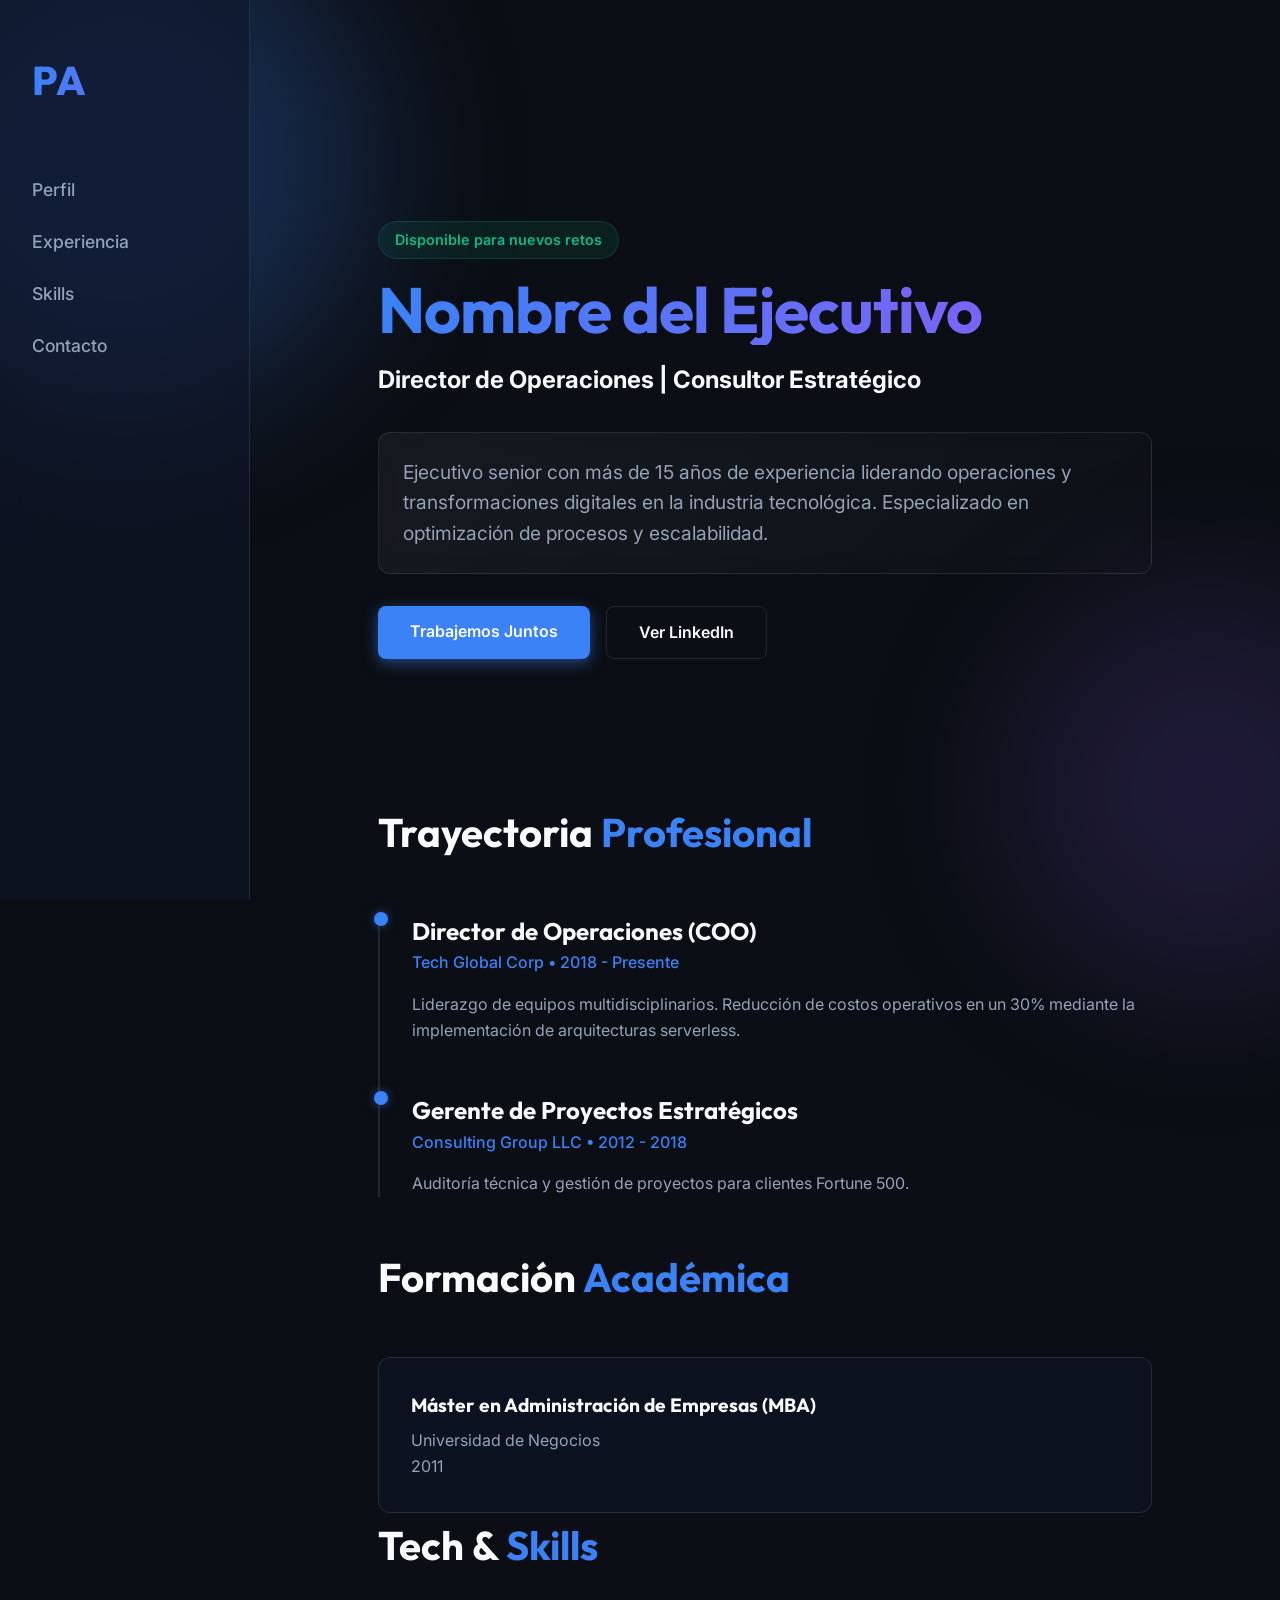
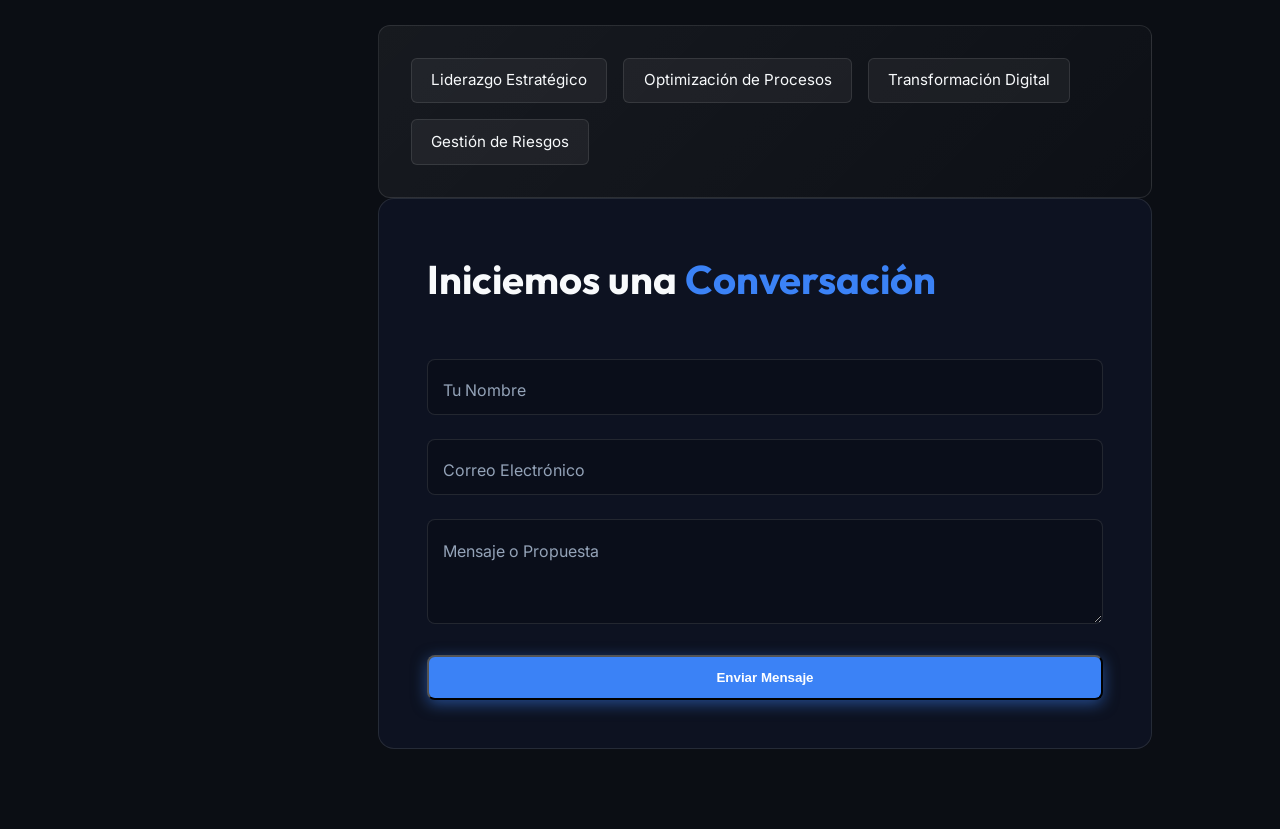
==== perfiles/carlos-ruiz/index.html @ 9ce27121 "Arquitectura de Directorio y Motor de Búsqueda Integrado" ====
<!DOCTYPE html>
<html lang="es" class="dark">
<head>
    <meta charset="UTF-8">
    <meta name="viewport" content="width=device-width, initial-scale=1.0">
    <title>Portafolio Ejecutivo</title>
    <meta name="description" content="Curriculum Vitae y Portafolio Ejecutivo.">
    <!-- Google Fonts: Inter and Outfit -->
    <link href="https://fonts.googleapis.com/css2?family=Inter:wght@300;400;500;600&family=Outfit:wght@400;600;800&display=swap" rel="stylesheet">
    <link rel="stylesheet" href="/css/themes/default.css">
    <link rel="stylesheet" href="/css/core.css">
</head>
<body>
    <div class="app-wrapper">
        <!-- Sidebar Flotante -->
        <nav class="glass-nav">
            <div class="nav-brand">PA</div>
            <ul class="nav-links">
                <li><a href="#about" class="nav-item">Perfil</a></li>
                <li><a href="#experience" class="nav-item">Experiencia</a></li>
                <li><a href="#skills" class="nav-item">Skills</a></li>
                <li><a href="#contact" class="nav-item">Contacto</a></li>
            </ul>
        </nav>

        <main class="content-container">
            <!-- Hero Section -->
            <section id="about" class="hero fade-up">
                <div class="hero-content">
                    <div class="badge">Disponible para nuevos retos</div>
                    <h1 id="ui-name" class="gradient-text">Cargando...</h1>
                    <h2 id="ui-role"></h2>
                    <p class="summary glass-panel" id="ui-summary"></p>
                    <div class="contact-actions">
                        <a href="#contact" class="btn btn-primary">Trabajemos Juntos</a>
                        <a href="#" id="ui-linkedin" target="_blank" class="btn btn-outline">Ver LinkedIn</a>
                    </div>
                </div>
            </section>

            <!-- Experience Timeline -->
            <section id="experience" class="fade-up">
                <h2 class="section-title">Trayectoria <span class="accent">Profesional</span></h2>
                <div class="timeline" id="ui-experience"></div>
            </section>

            <!-- Education -->
            <section id="education" class="fade-up">
                <h2 class="section-title">Formación <span class="accent">Académica</span></h2>
                <div class="grid-2" id="ui-education"></div>
            </section>

            <!-- Skills -->
            <section id="skills" class="fade-up">
                <h2 class="section-title">Tech & <span class="accent">Skills</span></h2>
                <div class="skills-glass-container" id="ui-skills"></div>
            </section>

            <!-- Contact -->
            <section id="contact" class="fade-up">
                <div class="contact-glass">
                    <h2 class="section-title">Iniciemos una <span class="accent">Conversación</span></h2>
                    <!-- REEMPLAZAR ACCESS_KEY por la llave real de Web3Forms -->
                    <form action="https://api.web3forms.com/submit" method="POST" class="modern-form">
                        <input type="hidden" name="access_key" value="TU_ACCESS_KEY_AQUI">
                        <div class="input-group">
                            <input type="text" name="name" required>
                            <label>Tu Nombre</label>
                        </div>
                        <div class="input-group">
                            <input type="email" name="email" required>
                            <label>Correo Electrónico</label>
                        </div>
                        <div class="input-group">
                            <textarea name="message" rows="4" required></textarea>
                            <label>Mensaje o Propuesta</label>
                        </div>
                        <input type="checkbox" name="botcheck" class="hidden" style="display: none;">
                        <button type="submit" class="btn btn-primary w-full">Enviar Mensaje</button>
                    </form>
                </div>
            </section>
        </main>
        
        <!-- Bloques decorativos para Glassmorphism -->
        <div class="blob blob-1"></div>
        <div class="blob blob-2"></div>
    </div>

    <script src="/data.js"></script>
    <script src="/js/app.js"></script>
</body>
</html>
---- css/themes/default.css ----
/* Tema Dark Tech Moderno (Estilo Netlify/Vercel) */
:root {
    /* Color Palette */
    --bg-base: #0B0E14; /* Deep dark blue/black */
    --bg-surface: rgba(15, 23, 42, 0.6);
    --primary: #3B82F6; /* Blue */
    --primary-glow: rgba(59, 130, 246, 0.5);
    --secondary: #10B981; /* Emerald */
    --text-main: #F8FAFC;
    --text-muted: #94A3B8;
    --border: rgba(255, 255, 255, 0.1);
    
    /* Gradients */
    --gradient-text: linear-gradient(90deg, #3B82F6, #8B5CF6);
    --gradient-glass: linear-gradient(135deg, rgba(255,255,255,0.05), rgba(255,255,255,0.01));
    
    /* Fonts */
    --font-heading: 'Outfit', sans-serif;
    --font-body: 'Inter', sans-serif;
}
---- css/core.css ----
/* Estilos Arquitectura Core - Modern Glassmorphism */
* { margin: 0; padding: 0; box-sizing: border-box; }

body {
    font-family: var(--font-body);
    background-color: var(--bg-base);
    color: var(--text-main);
    line-height: 1.6;
    overflow-x: hidden;
}

/* Background Blobs */
.blob {
    position: fixed;
    border-radius: 50%;
    filter: blur(80px);
    z-index: -1;
    opacity: 0.5;
}
.blob-1 {
    top: -10%; left: -10%;
    width: 500px; height: 500px;
    background: var(--primary-glow);
}
.blob-2 {
    bottom: -10%; right: -10%;
    width: 400px; height: 400px;
    background: rgba(139, 92, 246, 0.3); /* Purple glow */
}

/* Layout */
.app-wrapper { display: flex; min-height: 100vh; position: relative; }

/* Navigation Glass */
.glass-nav {
    position: fixed;
    top: 0; left: 0;
    width: 250px;
    height: 100vh;
    background: var(--bg-surface);
    backdrop-filter: blur(12px);
    border-right: 1px solid var(--border);
    padding: 3rem 2rem;
    display: flex;
    flex-direction: column;
    z-index: 100;
}
.nav-brand {
    font-family: var(--font-heading);
    font-size: 2.5rem;
    font-weight: 800;
    background: var(--gradient-text);
    -webkit-background-clip: text;
    color: transparent;
    margin-bottom: 4rem;
}
.nav-links { list-style: none; display: flex; flex-direction: column; gap: 1.5rem; }
.nav-item {
    color: var(--text-muted);
    text-decoration: none;
    font-weight: 500;
    font-size: 1.1rem;
    transition: color 0.3s, transform 0.3s;
    display: block;
}
.nav-item:hover { color: var(--text-main); transform: translateX(5px); }

/* Main Content */
.content-container {
    margin-left: 250px;
    padding: 5rem 10%;
    width: calc(100% - 250px);
    max-width: 1200px;
}

/* Typography */
.gradient-text {
    background: var(--gradient-text);
    -webkit-background-clip: text;
    color: transparent;
}
h1 { font-family: var(--font-heading); font-size: 4rem; line-height: 1.1; margin: 1rem 0; letter-spacing: -1px; }
h2.section-title {
    font-family: var(--font-heading);
    font-size: 2.5rem;
    margin-bottom: 3rem;
    color: var(--text-main);
}
.accent { color: var(--primary); }

/* Hero */
.badge {
    display: inline-block;
    padding: 0.4rem 1rem;
    background: rgba(16, 185, 129, 0.1);
    color: var(--secondary);
    border: 1px solid rgba(16, 185, 129, 0.2);
    border-radius: 20px;
    font-size: 0.9rem;
    font-weight: 600;
}
.hero { min-height: 80vh; display: flex; align-items: center; }
.glass-panel {
    background: var(--gradient-glass);
    backdrop-filter: blur(10px);
    border: 1px solid var(--border);
    padding: 1.5rem;
    border-radius: 12px;
    font-size: 1.2rem;
    color: var(--text-muted);
    margin: 2rem 0;
}

/* Buttons */
.contact-actions { display: flex; gap: 1rem; }
.btn {
    padding: 0.8rem 2rem;
    border-radius: 8px;
    font-weight: 600;
    text-decoration: none;
    transition: all 0.3s ease;
    cursor: pointer;
    text-align: center;
}
.btn-primary {
    background: var(--primary);
    color: #fff;
    box-shadow: 0 4px 15px var(--primary-glow);
}
.btn-primary:hover { transform: translateY(-2px); box-shadow: 0 6px 20px var(--primary-glow); }
.btn-outline {
    background: transparent;
    color: var(--text-main);
    border: 1px solid var(--border);
}
.btn-outline:hover { background: rgba(255,255,255,0.05); }
.w-full { width: 100%; }

/* Timeline */
.timeline { border-left: 2px solid var(--border); padding-left: 2rem; }
.job-card { position: relative; margin-bottom: 3rem; }
.job-card::before {
    content: '';
    position: absolute;
    left: -2.4rem; top: 0;
    width: 14px; height: 14px;
    border-radius: 50%;
    background: var(--primary);
    box-shadow: 0 0 10px var(--primary-glow);
}
.job-card h3 { font-family: var(--font-heading); font-size: 1.5rem; color: var(--text-main); }
.job-card h4 { color: var(--primary); margin-bottom: 1rem; font-weight: 500; }
.job-card p { color: var(--text-muted); }

/* Grid Cards */
.grid-2 { display: grid; grid-template-columns: repeat(auto-fit, minmax(300px, 1fr)); gap: 1.5rem; }
.edu-card {
    background: var(--bg-surface);
    border: 1px solid var(--border);
    padding: 2rem;
    border-radius: 12px;
    transition: transform 0.3s, border-color 0.3s;
}
.edu-card:hover { transform: translateY(-5px); border-color: var(--primary); }
.edu-card h3 { font-family: var(--font-heading); font-size: 1.2rem; margin-bottom: 0.5rem; }
.edu-card p { color: var(--text-muted); }

/* Skills */
.skills-glass-container {
    display: flex; flex-wrap: wrap; gap: 1rem;
    background: var(--gradient-glass);
    border: 1px solid var(--border);
    padding: 2rem; border-radius: 12px;
}
.skill-tag {
    background: rgba(255,255,255,0.05);
    border: 1px solid var(--border);
    padding: 0.6rem 1.2rem;
    border-radius: 6px;
    font-size: 0.95rem;
    transition: all 0.3s;
}
.skill-tag:hover { background: var(--primary); border-color: var(--primary); color: #fff; }

/* Contact Form */
.contact-glass {
    background: var(--bg-surface);
    border: 1px solid var(--border);
    padding: 3rem;
    border-radius: 16px;
}
.modern-form { display: flex; flex-direction: column; gap: 1.5rem; }
.input-group { position: relative; }
.input-group input, .input-group textarea {
    width: 100%;
    background: rgba(0,0,0,0.2);
    border: 1px solid var(--border);
    padding: 1.2rem 1rem;
    border-radius: 8px;
    color: var(--text-main);
    font-family: var(--font-body);
    transition: border-color 0.3s;
}
.input-group input:focus, .input-group textarea:focus { outline: none; border-color: var(--primary); }
.input-group label {
    position: absolute;
    left: 1rem; top: 1.2rem;
    color: var(--text-muted);
    transition: 0.3s;
    pointer-events: none;
}
.input-group input:focus ~ label, .input-group input:valid ~ label,
.input-group textarea:focus ~ label, .input-group textarea:valid ~ label {
    top: -0.6rem; left: 0.8rem;
    font-size: 0.8rem;
    background: var(--bg-base);
    padding: 0 0.4rem;
    color: var(--primary);
}

/* Animations */
.fade-up { opacity: 0; transform: translateY(30px); transition: opacity 0.8s ease, transform 0.8s ease; }
.fade-up.visible { opacity: 1; transform: translateY(0); }

/* Responsive */
@media (max-width: 900px) {
    .app-wrapper { flex-direction: column; }
    .glass-nav {
        position: relative; width: 100%; height: auto;
        padding: 1.5rem; border-right: none; border-bottom: 1px solid var(--border);
        flex-direction: row; justify-content: space-between; align-items: center;
    }
    .nav-brand { margin: 0; font-size: 1.5rem; }
    .nav-links { flex-direction: row; display: none; /* Hide on mobile for simplicity */ }
    .content-container { margin-left: 0; width: 100%; padding: 2rem 5%; }
    h1 { font-size: 2.5rem; }
}
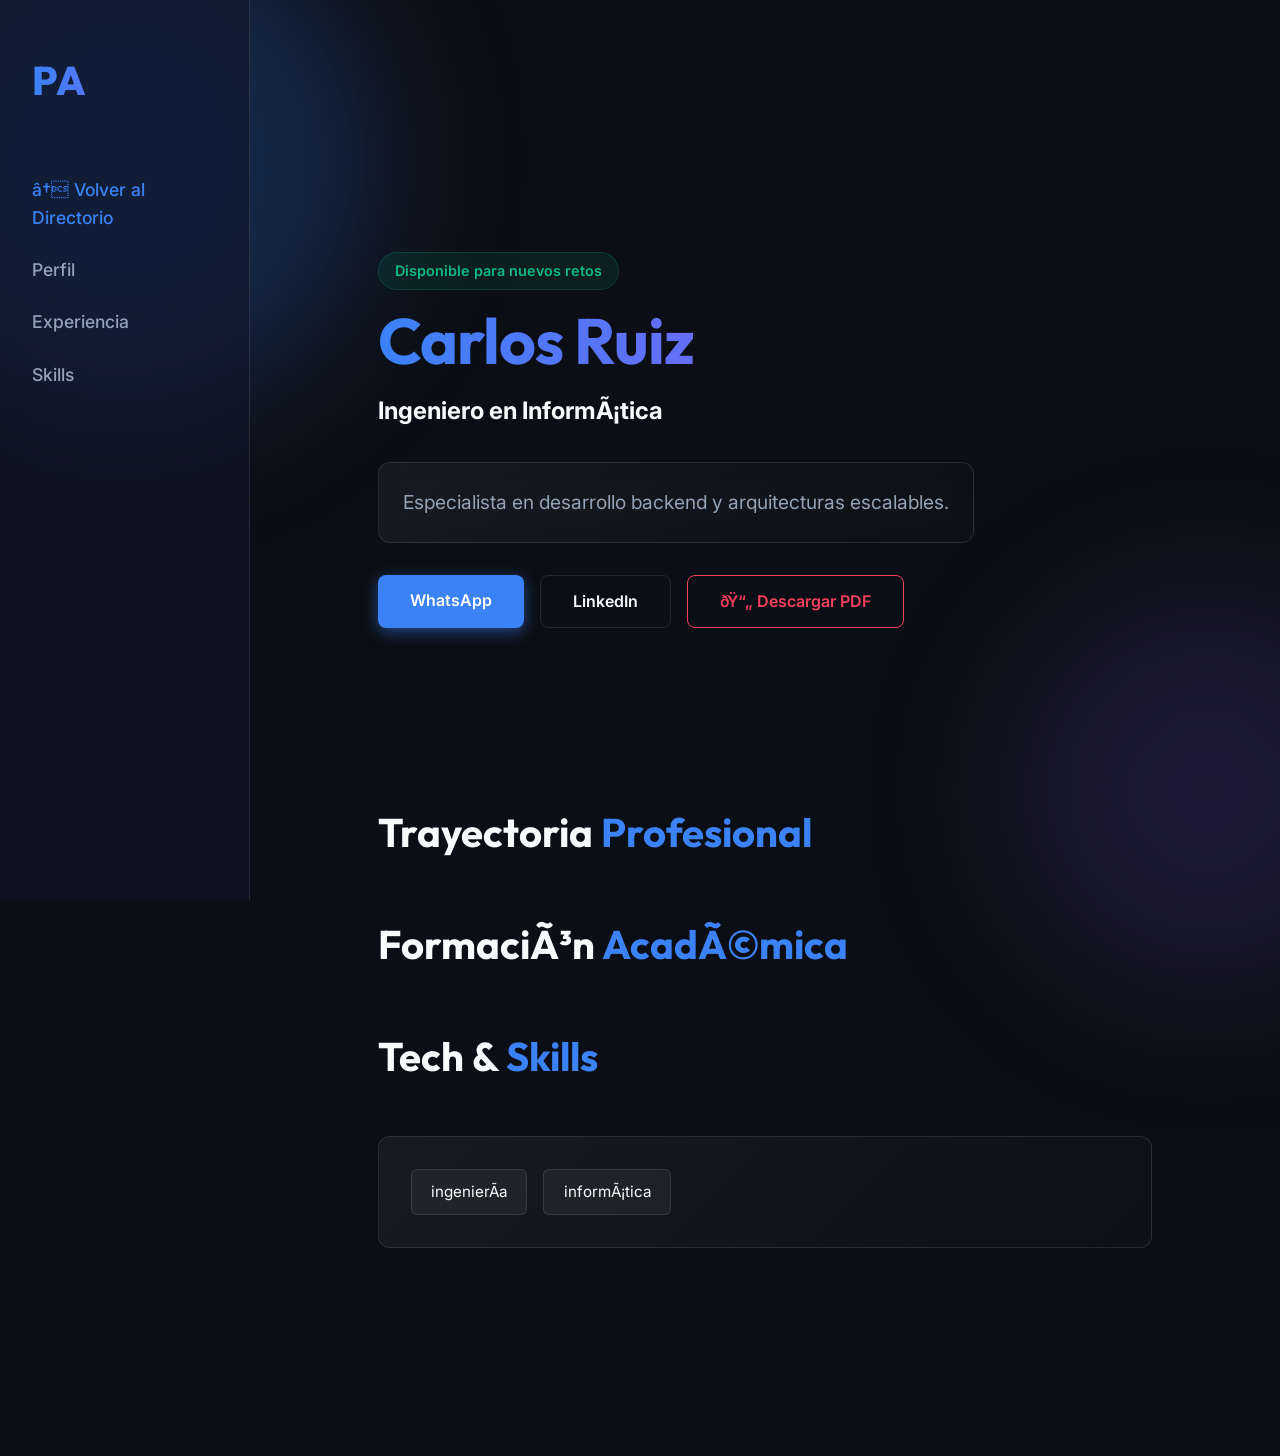
==== commit 687c0293: "Arquitectura Fase 2: Filtros, Lazy Loading y Generación PDF" ====
--- a/perfiles/carlos-ruiz/index.html
+++ b/perfiles/carlos-ruiz/index.html
@@ -1,11 +1,11 @@
-<!DOCTYPE html>
+﻿<!DOCTYPE html>
 <html lang="es" class="dark">
 <head>
     <meta charset="UTF-8">
     <meta name="viewport" content="width=device-width, initial-scale=1.0">
     <title>Portafolio Ejecutivo</title>
     <meta name="description" content="Curriculum Vitae y Portafolio Ejecutivo.">
-    <!-- Google Fonts: Inter and Outfit -->
+    <!-- Google Fonts -->
     <link href="https://fonts.googleapis.com/css2?family=Inter:wght@300;400;500;600&family=Outfit:wght@400;600;800&display=swap" rel="stylesheet">
     <link rel="stylesheet" href="/css/themes/default.css">
     <link rel="stylesheet" href="/css/core.css">
@@ -16,10 +16,10 @@
         <nav class="glass-nav">
             <div class="nav-brand">PA</div>
             <ul class="nav-links">
+                <li><a href="/" class="nav-item accent">â† Volver al Directorio</a></li>
                 <li><a href="#about" class="nav-item">Perfil</a></li>
                 <li><a href="#experience" class="nav-item">Experiencia</a></li>
                 <li><a href="#skills" class="nav-item">Skills</a></li>
-                <li><a href="#contact" class="nav-item">Contacto</a></li>
             </ul>
         </nav>
 
@@ -32,8 +32,9 @@
                     <h2 id="ui-role"></h2>
                     <p class="summary glass-panel" id="ui-summary"></p>
                     <div class="contact-actions">
-                        <a href="#contact" class="btn btn-primary">Trabajemos Juntos</a>
-                        <a href="#" id="ui-linkedin" target="_blank" class="btn btn-outline">Ver LinkedIn</a>
+                        <a href="#" id="ui-whatsapp" target="_blank" class="btn btn-primary">WhatsApp</a>
+                        <a href="#" id="ui-linkedin" target="_blank" class="btn btn-outline">LinkedIn</a>
+                        <a href="#" id="ui-pdf" class="btn btn-outline" style="border-color: #F43F5E; color: #F43F5E;">ðŸ“„ Descargar PDF</a>
                     </div>
                 </div>
             </section>
@@ -46,48 +47,22 @@
 
             <!-- Education -->
             <section id="education" class="fade-up">
-                <h2 class="section-title">Formación <span class="accent">Académica</span></h2>
+                <h2 class="section-title">FormaciÃ³n <span class="accent">AcadÃ©mica</span></h2>
                 <div class="grid-2" id="ui-education"></div>
             </section>
 
             <!-- Skills -->
-            <section id="skills" class="fade-up">
+            <section id="skills" class="fade-up" style="margin-bottom: 8rem;">
                 <h2 class="section-title">Tech & <span class="accent">Skills</span></h2>
                 <div class="skills-glass-container" id="ui-skills"></div>
             </section>
-
-            <!-- Contact -->
-            <section id="contact" class="fade-up">
-                <div class="contact-glass">
-                    <h2 class="section-title">Iniciemos una <span class="accent">Conversación</span></h2>
-                    <!-- REEMPLAZAR ACCESS_KEY por la llave real de Web3Forms -->
-                    <form action="https://api.web3forms.com/submit" method="POST" class="modern-form">
-                        <input type="hidden" name="access_key" value="TU_ACCESS_KEY_AQUI">
-                        <div class="input-group">
-                            <input type="text" name="name" required>
-                            <label>Tu Nombre</label>
-                        </div>
-                        <div class="input-group">
-                            <input type="email" name="email" required>
-                            <label>Correo Electrónico</label>
-                        </div>
-                        <div class="input-group">
-                            <textarea name="message" rows="4" required></textarea>
-                            <label>Mensaje o Propuesta</label>
-                        </div>
-                        <input type="checkbox" name="botcheck" class="hidden" style="display: none;">
-                        <button type="submit" class="btn btn-primary w-full">Enviar Mensaje</button>
-                    </form>
-                </div>
-            </section>
         </main>
         
-        <!-- Bloques decorativos para Glassmorphism -->
         <div class="blob blob-1"></div>
         <div class="blob blob-2"></div>
     </div>
 
-    <script src="/data.js"></script>
+    <script src="data.js"></script>
     <script src="/js/app.js"></script>
 </body>
 </html>
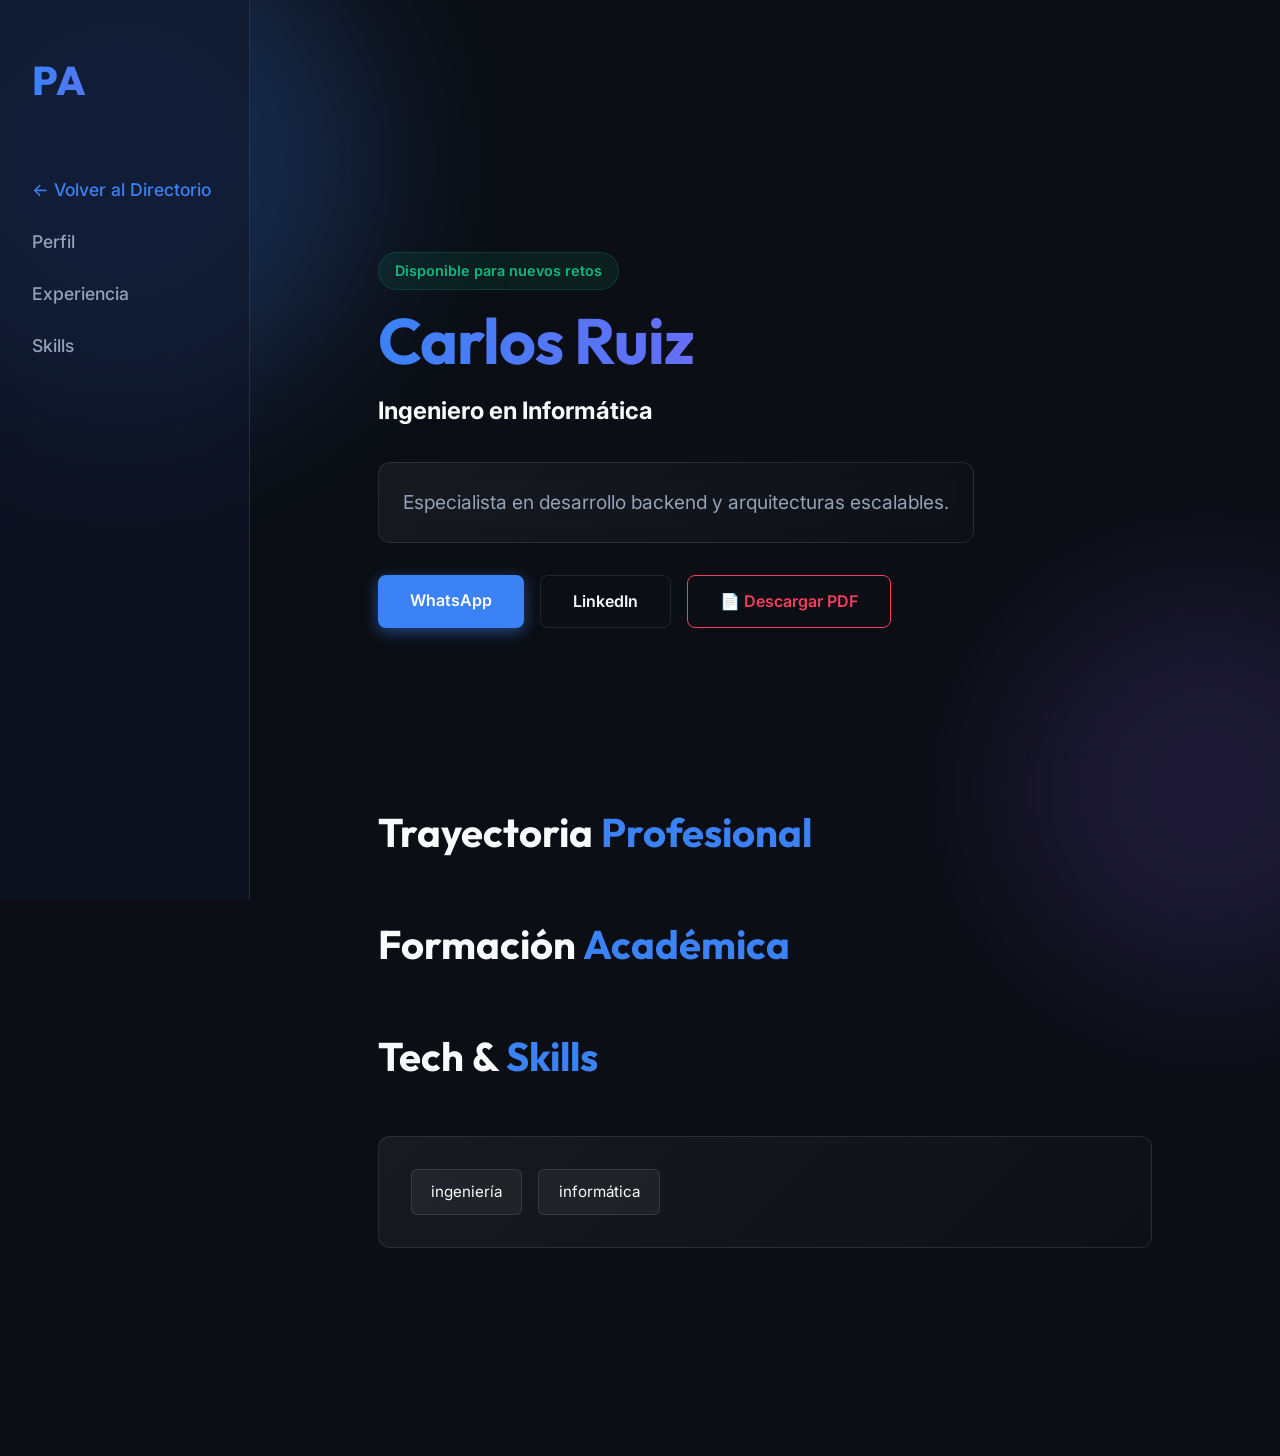
==== commit 67466315: "Fix: Forzar UTF-8 estricto en HTMLs" ====
--- a/perfiles/carlos-ruiz/index.html
+++ b/perfiles/carlos-ruiz/index.html
@@ -1,4 +1,4 @@
-﻿<!DOCTYPE html>
+<!DOCTYPE html>
 <html lang="es" class="dark">
 <head>
     <meta charset="UTF-8">
@@ -16,7 +16,7 @@
         <nav class="glass-nav">
             <div class="nav-brand">PA</div>
             <ul class="nav-links">
-                <li><a href="/" class="nav-item accent">â† Volver al Directorio</a></li>
+                <li><a href="/" class="nav-item accent">← Volver al Directorio</a></li>
                 <li><a href="#about" class="nav-item">Perfil</a></li>
                 <li><a href="#experience" class="nav-item">Experiencia</a></li>
                 <li><a href="#skills" class="nav-item">Skills</a></li>
@@ -34,7 +34,7 @@
                     <div class="contact-actions">
                         <a href="#" id="ui-whatsapp" target="_blank" class="btn btn-primary">WhatsApp</a>
                         <a href="#" id="ui-linkedin" target="_blank" class="btn btn-outline">LinkedIn</a>
-                        <a href="#" id="ui-pdf" class="btn btn-outline" style="border-color: #F43F5E; color: #F43F5E;">ðŸ“„ Descargar PDF</a>
+                        <a href="#" id="ui-pdf" class="btn btn-outline" style="border-color: #F43F5E; color: #F43F5E;">📄 Descargar PDF</a>
                     </div>
                 </div>
             </section>
@@ -47,7 +47,7 @@
 
             <!-- Education -->
             <section id="education" class="fade-up">
-                <h2 class="section-title">FormaciÃ³n <span class="accent">AcadÃ©mica</span></h2>
+                <h2 class="section-title">Formación <span class="accent">Académica</span></h2>
                 <div class="grid-2" id="ui-education"></div>
             </section>
 
@@ -65,4 +65,4 @@
     <script src="data.js"></script>
     <script src="/js/app.js"></script>
 </body>
-</html>
+</html>
--- a/css/core.css
+++ b/css/core.css
@@ -235,3 +235,35 @@
     .content-container { margin-left: 0; width: 100%; padding: 2rem 5%; }
     h1 { font-size: 2.5rem; }
 }
+
+/* Print Styles for Native PDF Generation */
+@media print {
+    body, .app-wrapper, .content-container {
+        background: #fff !important;
+        color: #000 !important;
+    }
+    .glass-nav, .blob, .contact-actions {
+        display: none !important;
+    }
+    .content-container {
+        margin: 0 !important;
+        padding: 0 !important;
+        width: 100% !important;
+    }
+    h1, h2, h3, h4, p, span {
+        color: #000 !important;
+        background: transparent !important;
+        -webkit-text-fill-color: #000 !important;
+    }
+    .glass-panel, .edu-card, .skills-glass-container, .job-card {
+        background: #fff !important;
+        border: 1px solid #ccc !important;
+        box-shadow: none !important;
+        backdrop-filter: none !important;
+        page-break-inside: avoid;
+    }
+    .skill-tag {
+        border: 1px solid #000 !important;
+        color: #000 !important;
+    }
+}
